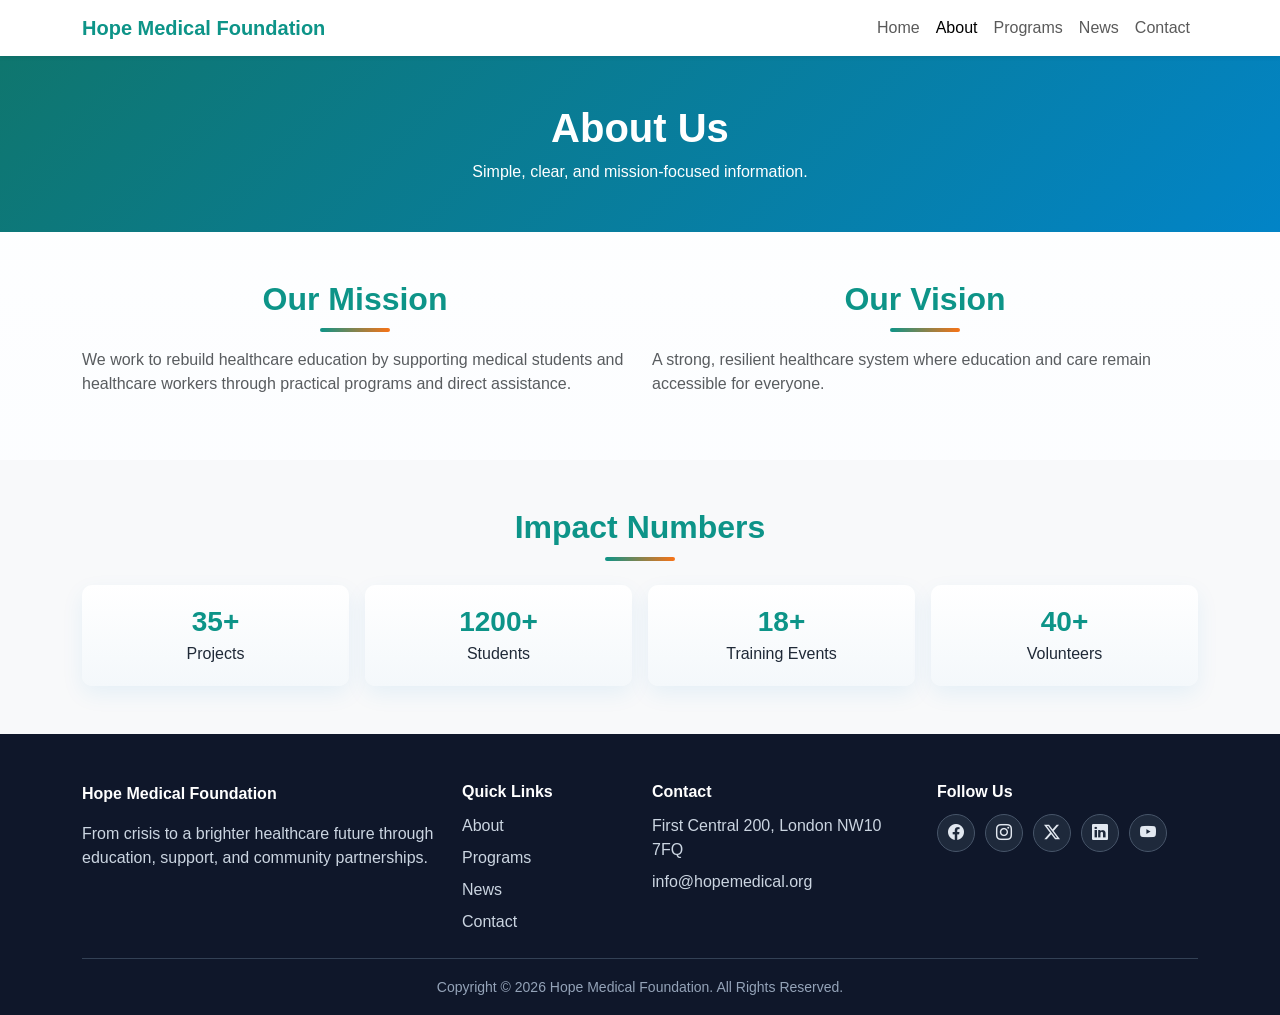
==== about.html @ b7c658e2 "first version" ====
<!doctype html>
<html lang="en">
  <head>
    <meta charset="UTF-8" />
    <meta name="viewport" content="width=device-width, initial-scale=1.0" />
    <title>Hope Medical Foundation | About</title>
    <link
      href="https://cdn.jsdelivr.net/npm/bootstrap@5.3.3/dist/css/bootstrap.min.css"
      rel="stylesheet"
    />
    <link
      rel="stylesheet"
      href="https://cdn.jsdelivr.net/npm/bootstrap-icons@1.11.3/font/bootstrap-icons.min.css"
    />
    <link rel="stylesheet" href="style.css" />
  </head>
  <body>
    <nav class="navbar navbar-expand-lg bg-white shadow-sm sticky-top">
      <div class="container">
        <a class="navbar-brand fw-bold" href="index.html">Hope Medical Foundation</a>
        <button
          class="navbar-toggler"
          type="button"
          data-bs-toggle="collapse"
          data-bs-target="#mainNav"
          aria-controls="mainNav"
          aria-expanded="false"
          aria-label="Toggle navigation"
        >
          <span class="navbar-toggler-icon"></span>
        </button>
        <div class="collapse navbar-collapse" id="mainNav">
          <ul class="navbar-nav ms-auto mb-2 mb-lg-0">
            <li class="nav-item"><a class="nav-link" href="index.html">Home</a></li>
            <li class="nav-item"><a class="nav-link active" href="about.html">About</a></li>
            <li class="nav-item"><a class="nav-link" href="programs.html">Programs</a></li>
            <li class="nav-item"><a class="nav-link" href="news.html">News</a></li>
            <li class="nav-item"><a class="nav-link" href="contact.html">Contact</a></li>
          </ul>
        </div>
      </div>
    </nav>

    <header class="page-header py-5 text-white">
      <div class="container text-center">
        <h1 class="fw-bold mb-2">About Us</h1>
        <p class="mb-0">Simple, clear, and mission-focused information.</p>
      </div>
    </header>

    <section class="py-5">
      <div class="container">
        <div class="row g-4">
          <div class="col-lg-6">
            <h2 class="section-title mb-3">Our Mission</h2>
            <p class="text-muted">
              We work to rebuild healthcare education by supporting medical students
              and healthcare workers through practical programs and direct assistance.
            </p>
          </div>
          <div class="col-lg-6">
            <h2 class="section-title mb-3">Our Vision</h2>
            <p class="text-muted">
              A strong, resilient healthcare system where education and care remain
              accessible for everyone.
            </p>
          </div>
        </div>
      </div>
    </section>

    <section class="py-5 bg-light">
      <div class="container">
        <h2 class="section-title text-center mb-4">Impact Numbers</h2>
        <div class="row g-3">
          <div class="col-6 col-md-3">
            <div class="stat-box text-center">
              <h3 class="mb-1">35+</h3>
              <p class="mb-0">Projects</p>
            </div>
          </div>
          <div class="col-6 col-md-3">
            <div class="stat-box text-center">
              <h3 class="mb-1">1200+</h3>
              <p class="mb-0">Students</p>
            </div>
          </div>
          <div class="col-6 col-md-3">
            <div class="stat-box text-center">
              <h3 class="mb-1">18+</h3>
              <p class="mb-0">Training Events</p>
            </div>
          </div>
          <div class="col-6 col-md-3">
            <div class="stat-box text-center">
              <h3 class="mb-1">40+</h3>
              <p class="mb-0">Volunteers</p>
            </div>
          </div>
        </div>
      </div>
    </section>

    <footer class="site-footer pt-5 pb-3">
      <div class="container">
        <div class="row g-4">
          <div class="col-lg-4">
            <a class="footer-brand d-inline-block mb-3" href="index.html">Hope Medical Foundation</a>
            <p class="footer-text mb-0">
              From crisis to a brighter healthcare future through education, support,
              and community partnerships.
            </p>
          </div>
          <div class="col-6 col-lg-2">
            <h6 class="footer-title">Quick Links</h6>
            <div class="d-flex flex-column gap-2 footer-links">
              <a href="about.html">About</a>
              <a href="programs.html">Programs</a>
              <a href="news.html">News</a>
              <a href="contact.html">Contact</a>
            </div>
          </div>
          <div class="col-6 col-lg-3">
            <h6 class="footer-title">Contact</h6>
            <p class="footer-text mb-2">First Central 200, London NW10 7FQ</p>
            <p class="footer-text mb-0">info@hopemedical.org</p>
          </div>
          <div class="col-lg-3">
            <h6 class="footer-title">Follow Us</h6>
            <div class="social-links">
              <a class="social-icon" href="#" target="_blank" rel="noopener noreferrer" aria-label="Facebook"><i class="bi bi-facebook"></i></a>
              <a class="social-icon" href="#" target="_blank" rel="noopener noreferrer" aria-label="Instagram"><i class="bi bi-instagram"></i></a>
              <a class="social-icon" href="#" target="_blank" rel="noopener noreferrer" aria-label="Twitter X"><i class="bi bi-twitter-x"></i></a>
              <a class="social-icon" href="#" target="_blank" rel="noopener noreferrer" aria-label="LinkedIn"><i class="bi bi-linkedin"></i></a>
              <a class="social-icon" href="#" target="_blank" rel="noopener noreferrer" aria-label="YouTube"><i class="bi bi-youtube"></i></a>
            </div>
          </div>
        </div>
        <div class="footer-bottom mt-4 pt-3 text-center">
          <small>Copyright © 2026 Hope Medical Foundation. All Rights Reserved.</small>
        </div>
      </div>
    </footer>

    <script src="https://cdn.jsdelivr.net/npm/bootstrap@5.3.3/dist/js/bootstrap.bundle.min.js"></script>
    <script src="script.js"></script>
  </body>
</html>
---- style.css ----
:root {
  --primary-color: #0d9488;
  --secondary-color: #06b6d4;
  --accent-color: #f97316;
  --bg-soft: #f4f8fb;
  --text-dark: #1f2937;
}

body {
  font-family: Arial, sans-serif;
  color: var(--text-dark);
  background: linear-gradient(180deg, #ffffff 0%, #f8fbff 100%);
}

.page-header {
  background: linear-gradient(135deg, #0f766e, #0284c7);
}

.navbar-brand {
  color: var(--primary-color) !important;
}

.hero-section {
  min-height: 70vh;
  background: linear-gradient(135deg, var(--primary-color), var(--secondary-color));
  padding: 90px 0;
}

.hero-carousel .carousel-item img {
  height: 78vh;
  object-fit: cover;
  filter: brightness(0.5) saturate(1.1);
}

.hero-overlay {
  bottom: 50%;
  transform: translateY(50%);
  animation: fadeUp 0.9s ease;
}

.logo {
  width: 200px;
  height: 150px;
  /* border-radius: 100%; */
  padding: 10px;
}

.small-title {
  text-transform: uppercase;
  letter-spacing: 1px;
  font-weight: 700;
  opacity: 0.9;
}

.hero-text {
  max-width: 700px;
}

.section-title {
  color: var(--primary-color);
  font-weight: 700;
  position: relative;
  text-align: center;
}

.section-title::after {
  content: "";
  display: block;
  width: 70px;
  height: 4px;
  border-radius: 4px;
  margin: 10px auto 0;
  background: linear-gradient(90deg, var(--primary-color), var(--accent-color));
}

.stat-box {
  background: linear-gradient(180deg, #ffffff, var(--bg-soft));
  border-radius: 10px;
  padding: 20px 10px;
  box-shadow: 0 8px 22px rgba(2, 132, 199, 0.08);
  transition: transform 0.25s ease, box-shadow 0.25s ease;
}

.stat-box:hover {
  transform: translateY(-4px);
  box-shadow: 0 16px 28px rgba(2, 132, 199, 0.18);
}

.stat-box h3 {
  color: var(--primary-color);
  font-weight: 700;
}

.news-box {
  background: #fff;
  border: 1px solid #e5e7eb;
  border-radius: 10px;
  padding: 20px;
  transition: transform 0.25s ease, box-shadow 0.25s ease;
}

.news-box:hover {
  transform: translateY(-5px);
  box-shadow: 0 14px 24px rgba(15, 118, 110, 0.15);
}

.news-box h6 {
  color: var(--primary-color);
}

.partner-box {
  background: #fff;
  border: 1px dashed #94a3b8;
  border-radius: 8px;
  padding: 24px 12px;
  color: #64748b;
  font-weight: 700;
  transition: all 0.25s ease;
}

.partner-box:hover {
  background: #f8fafc;
  border-color: var(--secondary-color);
  color: #0f172a;
}

.cta-section {
  background: linear-gradient(135deg, #2563eb, #7c3aed);
}

.btn-primary {
  background: linear-gradient(135deg, var(--primary-color), #0e7490);
  border: none;
  box-shadow: 0 8px 16px rgba(13, 148, 136, 0.25);
  transition: all 0.25s ease;
}

.btn-primary:hover {
  transform: translateY(-2px);
  box-shadow: 0 12px 22px rgba(13, 148, 136, 0.35);
  background: linear-gradient(135deg, #0f766e, #0369a1);
}

.site-footer {
  background-color: #0f172a;
}

.footer-brand {
  color: #ffffff;
  font-weight: 700;
  text-decoration: none;
}

.footer-text {
  color: #cbd5e1;
}

.footer-title {
  color: #ffffff;
  font-weight: 700;
  margin-bottom: 12px;
}

.footer-links a,
.social-links a {
  color: #cbd5e1;
  text-decoration: none;
}

.footer-links a:hover,
.social-links a:hover {
  color: #ffffff;
}

.social-links {
  display: flex;
  gap: 10px;
  flex-wrap: wrap;
}

.social-icon {
  width: 38px;
  height: 38px;
  border-radius: 50%;
  display: inline-flex;
  align-items: center;
  justify-content: center;
  border: 1px solid #475569;
  background: #1e293b;
  color: #e2e8f0 !important;
  transition: all 0.25s ease;
}

.social-icon:hover {
  border-color: var(--secondary-color);
  background: linear-gradient(135deg, var(--primary-color), var(--secondary-color));
  color: #ffffff !important;
  transform: translateY(-2px);
}

.footer-bottom {
  border-top: 1px solid #334155;
  color: #94a3b8;
}

.card {
  transition: transform 0.25s ease, box-shadow 0.25s ease;
}

.card:hover {
  transform: translateY(-5px);
  box-shadow: 0 18px 28px rgba(2, 132, 199, 0.14) !important;
}

.reveal {
  opacity: 0;
  transform: translateY(22px);
  transition: opacity 0.6s ease, transform 0.6s ease;
}

.reveal.visible {
  opacity: 1;
  transform: translateY(0);
}

@keyframes fadeUp {
  from {
    opacity: 0;
    transform: translateY(55%);
  }
  to {
    opacity: 1;
    transform: translateY(50%);
  }
}

@media (max-width: 768px) {
  .hero-carousel .carousel-item img {
    height: 65vh;
  }

  .hero-overlay {
    bottom: 45%;
  }
}
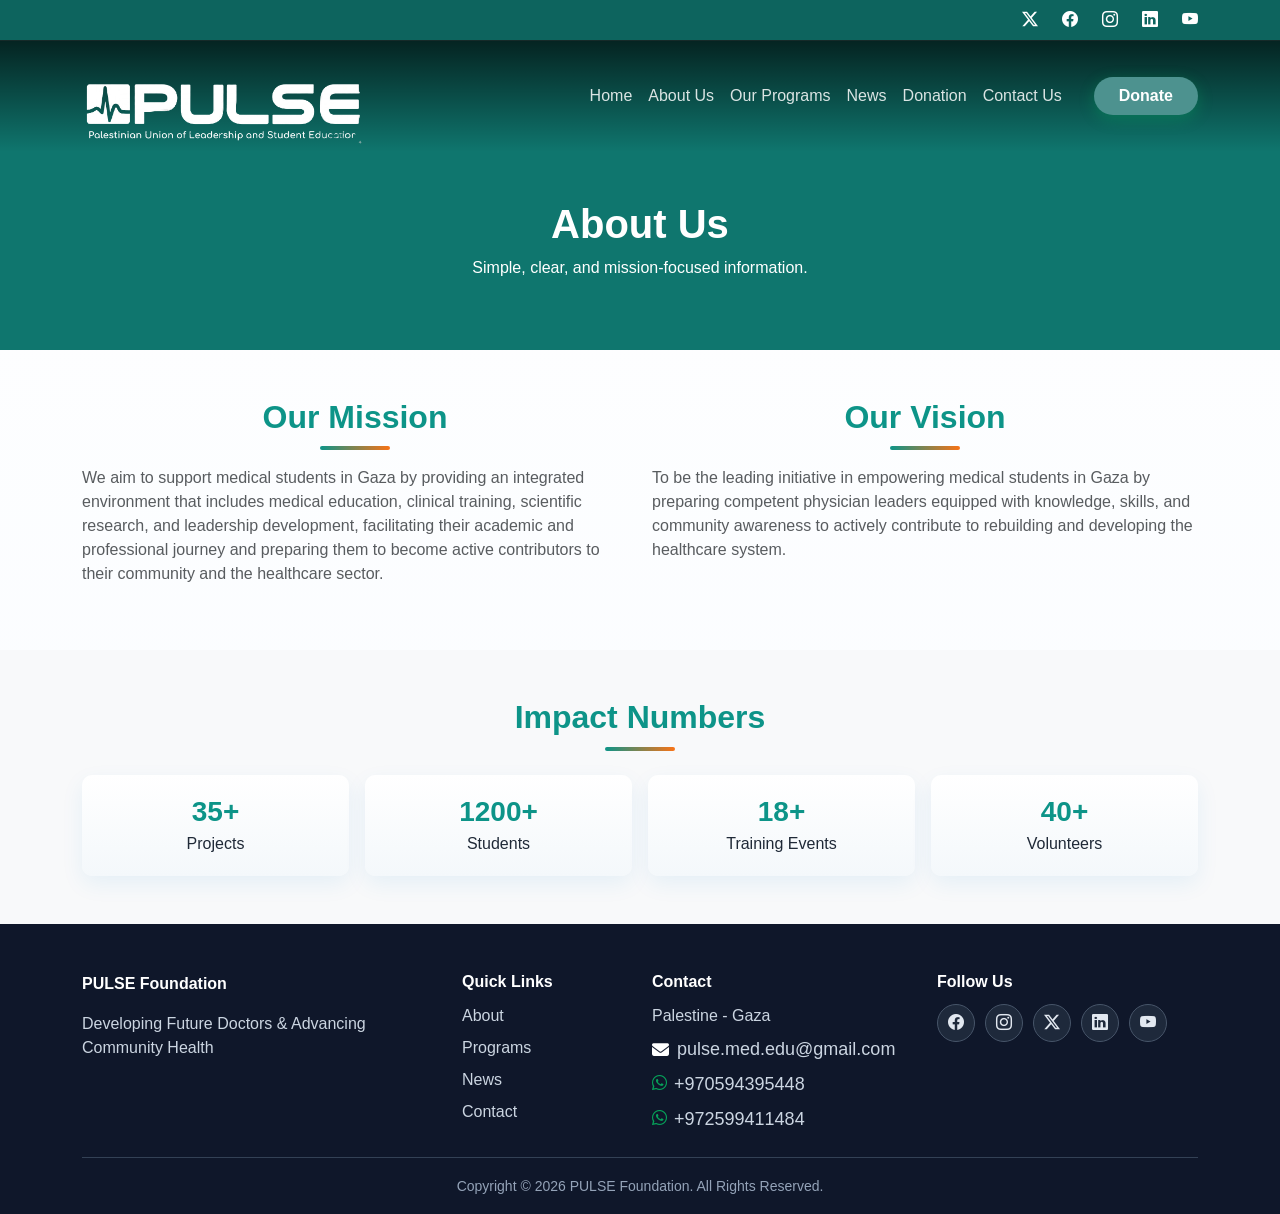
==== commit 4a019832: "general edit" ====
--- a/about.html
+++ b/about.html
@@ -1,148 +1,187 @@
 <!doctype html>
 <html lang="en">
-  <head>
-    <meta charset="UTF-8" />
-    <meta name="viewport" content="width=device-width, initial-scale=1.0" />
-    <title>Hope Medical Foundation | About</title>
-    <link
-      href="https://cdn.jsdelivr.net/npm/bootstrap@5.3.3/dist/css/bootstrap.min.css"
-      rel="stylesheet"
-    />
-    <link
-      rel="stylesheet"
-      href="https://cdn.jsdelivr.net/npm/bootstrap-icons@1.11.3/font/bootstrap-icons.min.css"
-    />
-    <link rel="stylesheet" href="style.css" />
-  </head>
-  <body>
-    <nav class="navbar navbar-expand-lg bg-white shadow-sm sticky-top">
-      <div class="container">
-        <a class="navbar-brand fw-bold" href="index.html">Hope Medical Foundation</a>
-        <button
-          class="navbar-toggler"
-          type="button"
-          data-bs-toggle="collapse"
-          data-bs-target="#mainNav"
-          aria-controls="mainNav"
-          aria-expanded="false"
-          aria-label="Toggle navigation"
-        >
-          <span class="navbar-toggler-icon"></span>
-        </button>
-        <div class="collapse navbar-collapse" id="mainNav">
-          <ul class="navbar-nav ms-auto mb-2 mb-lg-0">
-            <li class="nav-item"><a class="nav-link" href="index.html">Home</a></li>
-            <li class="nav-item"><a class="nav-link active" href="about.html">About</a></li>
-            <li class="nav-item"><a class="nav-link" href="programs.html">Programs</a></li>
-            <li class="nav-item"><a class="nav-link" href="news.html">News</a></li>
-            <li class="nav-item"><a class="nav-link" href="contact.html">Contact</a></li>
-          </ul>
+
+<head>
+  <meta charset="UTF-8" />
+  <meta name="viewport" content="width=device-width, initial-scale=1.0" />
+  <title>PULSE Foundation | About Us</title>
+  <link href="https://cdn.jsdelivr.net/npm/bootstrap@5.3.3/dist/css/bootstrap.min.css" rel="stylesheet" />
+  <link rel="stylesheet" href="https://cdn.jsdelivr.net/npm/bootstrap-icons@1.11.3/font/bootstrap-icons.min.css" />
+  <link rel="stylesheet" href="style.css" />
+  <link rel="stylesheet" href="https://cdnjs.cloudflare.com/ajax/libs/font-awesome/6.5.1/css/all.min.css">
+</head>
+
+<body>
+
+  <div class="top-bar position-absolute w-100 z-3 py-2 px-4 border-bottom border-light border-opacity-25"
+    style="top: 0; background: rgba(0,0,0,0.15);">
+    <div class="container d-flex justify-content-end">
+      <a href="#" class="text-white text-decoration-none ms-4"><i class="bi bi-twitter-x"></i></a>
+      <a href="#" class="text-white text-decoration-none ms-4"><i class="bi bi-facebook"></i></a>
+      <a href="https://www.instagram.com/pulse_committee?igsh=MXJ5bHluN2hwMnlrMA==" 
+        target="_blank" rel="noopener noreferrer" 
+        class="text-white text-decoration-none ms-4">
+        <i class="bi bi-instagram"></i>
+      </a>
+      <a href="#" class="text-white text-decoration-none ms-4"><i class="bi bi-linkedin"></i></a>
+      <a href="#" class="text-white text-decoration-none ms-4"><i class="bi bi-youtube"></i></a>
+    </div>
+  </div>
+
+  <nav class="navbar navbar-dark navbar-expand-lg bg-transparent position-absolute w-100 z-3 py-3" style="top: 40px;">
+    <div class="container">
+      <a href="index.html" class="logo"><img src="images/logo-white.png" alt="PULSE Logo" class="logo"></a>
+      <button class="navbar-toggler" type="button" data-bs-toggle="collapse" data-bs-target="#mainNav"
+        aria-controls="mainNav" aria-expanded="false" aria-label="Toggle navigation">
+        <span class="navbar-toggler-icon"></span>
+      </button>
+      <div class="collapse navbar-collapse" id="mainNav">
+        <ul class="navbar-nav ms-auto mb-2 mb-lg-0">
+          <li class="nav-item"><a class="nav-link active" href="index.html">Home</a></li>
+          <li class="nav-item"><a class="nav-link" href="about.html">About Us</a></li>
+          <li class="nav-item"><a class="nav-link" href="programs.html">Our Programs</a></li>
+          <li class="nav-item"><a class="nav-link" href="news.html">News</a></li>
+          <li class="nav-item"><a class="nav-link" href="donate.html">Donation</a></li>
+          <li class="nav-item"><a class="nav-link" href="contact.html">Contact Us</a></li>
+        </ul>
+        <a style="background-color: #4D928F;" class="btn btn-custom-green ms-lg-4 px-4 fw-bold" href="donate.html">Donate</a>
+      </div>
+    </div>
+  </nav>
+
+  <header class="page-header text-white" style="padding-top: 200px; height: 350px;">
+    <div class="container text-center">
+      <h1 class="fw-bold mb-2">About Us</h1>
+      <p class="mb-0">Simple, clear, and mission-focused information.</p>
+    </div>
+  </header>
+
+  <section class="py-5">
+    <div class="container">
+      <div class="row g-4">
+        <div class="col-lg-6">
+          <h2 class="section-title mb-3">Our Mission</h2>
+          <p class="text-muted">
+            We aim to support medical students in Gaza by providing an integrated environment
+            that includes medical education, clinical training, scientific research,
+            and leadership development, facilitating their academic and professional journey
+            and preparing them to become active contributors to their community and the healthcare
+            sector.
+          </p>
+        </div>
+        <div class="col-lg-6">
+          <h2 class="section-title mb-3">Our Vision</h2>
+          <p class="text-muted">
+            To be the leading initiative in empowering medical students in Gaza
+            by preparing competent physician leaders equipped with knowledge,
+            skills, and community awareness to actively contribute to rebuilding
+            and developing the healthcare system.
+          </p>
         </div>
       </div>
-    </nav>
+    </div>
+  </section>
 
-    <header class="page-header py-5 text-white">
-      <div class="container text-center">
-        <h1 class="fw-bold mb-2">About Us</h1>
-        <p class="mb-0">Simple, clear, and mission-focused information.</p>
-      </div>
-    </header>
-
-    <section class="py-5">
-      <div class="container">
-        <div class="row g-4">
-          <div class="col-lg-6">
-            <h2 class="section-title mb-3">Our Mission</h2>
-            <p class="text-muted">
-              We work to rebuild healthcare education by supporting medical students
-              and healthcare workers through practical programs and direct assistance.
-            </p>
+  <section class="py-5 bg-light">
+    <div class="container">
+      <h2 class="section-title text-center mb-4">Impact Numbers</h2>
+      <div class="row g-3">
+        <div class="col-6 col-md-3">
+          <div class="stat-box text-center">
+            <h3 class="mb-1">35+</h3>
+            <p class="mb-0">Projects</p>
           </div>
-          <div class="col-lg-6">
-            <h2 class="section-title mb-3">Our Vision</h2>
-            <p class="text-muted">
-              A strong, resilient healthcare system where education and care remain
-              accessible for everyone.
-            </p>
+        </div>
+        <div class="col-6 col-md-3">
+          <div class="stat-box text-center">
+            <h3 class="mb-1">1200+</h3>
+            <p class="mb-0">Students</p>
+          </div>
+        </div>
+        <div class="col-6 col-md-3">
+          <div class="stat-box text-center">
+            <h3 class="mb-1">18+</h3>
+            <p class="mb-0">Training Events</p>
+          </div>
+        </div>
+        <div class="col-6 col-md-3">
+          <div class="stat-box text-center">
+            <h3 class="mb-1">40+</h3>
+            <p class="mb-0">Volunteers</p>
           </div>
         </div>
       </div>
-    </section>
+    </div>
+  </section>
 
-    <section class="py-5 bg-light">
-      <div class="container">
-        <h2 class="section-title text-center mb-4">Impact Numbers</h2>
-        <div class="row g-3">
-          <div class="col-6 col-md-3">
-            <div class="stat-box text-center">
-              <h3 class="mb-1">35+</h3>
-              <p class="mb-0">Projects</p>
-            </div>
+  <footer class="site-footer pt-5 pb-3">
+    <div class="container">
+      <div class="row g-4">
+        <div class="col-lg-4">
+          <a class="footer-brand d-inline-block mb-3" href="index.html">PULSE Foundation</a>
+          <p class="footer-text mb-0">
+            Developing Future Doctors & Advancing Community Health
+          </p>
+        </div>
+        <div class="col-6 col-lg-2">
+          <h6 class="footer-title">Quick Links</h6>
+          <div class="d-flex flex-column gap-2 footer-links">
+            <a href="about.html">About</a>
+            <a href="programs.html">Programs</a>
+            <a href="news.html">News</a>
+            <a href="contact.html">Contact</a>
           </div>
-          <div class="col-6 col-md-3">
-            <div class="stat-box text-center">
-              <h3 class="mb-1">1200+</h3>
-              <p class="mb-0">Students</p>
-            </div>
-          </div>
-          <div class="col-6 col-md-3">
-            <div class="stat-box text-center">
-              <h3 class="mb-1">18+</h3>
-              <p class="mb-0">Training Events</p>
-            </div>
-          </div>
-          <div class="col-6 col-md-3">
-            <div class="stat-box text-center">
-              <h3 class="mb-1">40+</h3>
-              <p class="mb-0">Volunteers</p>
-            </div>
+        </div>
+        <div class="col-6 col-lg-3">
+          <h6 class="footer-title">Contact</h6>
+          <p class="footer-text mb-2">Palestine - Gaza</p>
+
+          <a class="text-white text-decoration-none d-flex mt-2" 
+            href="mailto:pulse.med.edu@gmail.com" 
+            rel="noopener noreferrer" 
+            target="_blank" 
+            title="Contact Us On Gmail" >
+            <i class="fa-solid fa-envelope me-2 email-icon"></i>
+            <p class="footer-text mb-0" style="font-size: 18px;">pulse.med.edu@gmail.com</p>
+          </a>
+
+          <a href="https://wa.me/970590009705943954480000" rel="noopener noreferrer" target="_blank"
+            class="text-white text-decoration-none d-flex mt-2" title="Contact Us On WhatsApp">
+            <i class="fa-brands fa-whatsapp whatsapp-icon"></i>
+            <p class="footer-text mb-0" style="font-size: 18px;">+970594395448</p>
+          </a>
+
+          <a href="https://wa.me/972599411484" rel="noopener noreferrer" target="_blank"
+            class="text-white text-decoration-none d-flex mt-2" title="Contact Us On WhatsApp">
+            <i class="fa-brands fa-whatsapp whatsapp-icon"></i>
+            <p class="footer-text mb-0" style="font-size: 18px;">+972599411484</p>
+          </a>
+        </div>
+        <div class="col-lg-3">
+          <h6 class="footer-title">Follow Us</h6>
+          <div class="social-links">
+            <a class="social-icon Facebook-icon" href="#" target="_blank" rel="noopener noreferrer"
+              aria-label="Facebook"><i class="bi bi-facebook"></i></a>
+            <a class="social-icon Instagram-icon"
+              href="https://www.instagram.com/pulse_committee?igsh=MXJ5bHluN2hwMnlrMA==" target="_blank"
+              rel="noopener noreferrer" aria-label="Instagram"><i class="bi bi-instagram"></i></a>
+            <a class="social-icon Twitter-icon" href="#" target="_blank" rel="noopener noreferrer"
+              aria-label="Twitter X"><i class="bi bi-twitter-x"></i></a>
+            <a class="social-icon LinkedIn-icon" href="#" target="_blank" rel="noopener noreferrer"
+              aria-label="LinkedIn"><i class="bi bi-linkedin"></i></a>
+            <a class="social-icon YouTube-icon" href="#" target="_blank" rel="noopener noreferrer"
+              aria-label="YouTube"><i class="bi bi-youtube"></i></a>
           </div>
         </div>
       </div>
-    </section>
+      <div class="footer-bottom mt-4 pt-3 text-center">
+        <small>Copyright © 2026 PULSE Foundation. All Rights Reserved.</small>
+      </div>
+    </div>
+  </footer>
 
-    <footer class="site-footer pt-5 pb-3">
-      <div class="container">
-        <div class="row g-4">
-          <div class="col-lg-4">
-            <a class="footer-brand d-inline-block mb-3" href="index.html">Hope Medical Foundation</a>
-            <p class="footer-text mb-0">
-              From crisis to a brighter healthcare future through education, support,
-              and community partnerships.
-            </p>
-          </div>
-          <div class="col-6 col-lg-2">
-            <h6 class="footer-title">Quick Links</h6>
-            <div class="d-flex flex-column gap-2 footer-links">
-              <a href="about.html">About</a>
-              <a href="programs.html">Programs</a>
-              <a href="news.html">News</a>
-              <a href="contact.html">Contact</a>
-            </div>
-          </div>
-          <div class="col-6 col-lg-3">
-            <h6 class="footer-title">Contact</h6>
-            <p class="footer-text mb-2">First Central 200, London NW10 7FQ</p>
-            <p class="footer-text mb-0">info@hopemedical.org</p>
-          </div>
-          <div class="col-lg-3">
-            <h6 class="footer-title">Follow Us</h6>
-            <div class="social-links">
-              <a class="social-icon" href="#" target="_blank" rel="noopener noreferrer" aria-label="Facebook"><i class="bi bi-facebook"></i></a>
-              <a class="social-icon" href="#" target="_blank" rel="noopener noreferrer" aria-label="Instagram"><i class="bi bi-instagram"></i></a>
-              <a class="social-icon" href="#" target="_blank" rel="noopener noreferrer" aria-label="Twitter X"><i class="bi bi-twitter-x"></i></a>
-              <a class="social-icon" href="#" target="_blank" rel="noopener noreferrer" aria-label="LinkedIn"><i class="bi bi-linkedin"></i></a>
-              <a class="social-icon" href="#" target="_blank" rel="noopener noreferrer" aria-label="YouTube"><i class="bi bi-youtube"></i></a>
-            </div>
-          </div>
-        </div>
-        <div class="footer-bottom mt-4 pt-3 text-center">
-          <small>Copyright © 2026 Hope Medical Foundation. All Rights Reserved.</small>
-        </div>
-      </div>
-    </footer>
+  <script src="https://cdn.jsdelivr.net/npm/bootstrap@5.3.3/dist/js/bootstrap.bundle.min.js"></script>
+  <script src="script.js"></script>
+</body>
 
-    <script src="https://cdn.jsdelivr.net/npm/bootstrap@5.3.3/dist/js/bootstrap.bundle.min.js"></script>
-    <script src="script.js"></script>
-  </body>
-</html>
+</html>
--- a/style.css
+++ b/style.css
@@ -13,7 +13,8 @@
 }
 
 .page-header {
-  background: linear-gradient(135deg, #0f766e, #0284c7);
+  background: #0f766e;
+  /* background: linear-gradient(135deg, #0f766e, #0284c7); */
 }
 
 .navbar-brand {
@@ -22,7 +23,11 @@
 
 .hero-section {
   min-height: 70vh;
-  background: linear-gradient(135deg, var(--primary-color), var(--secondary-color));
+  background: linear-gradient(
+    135deg,
+    var(--primary-color),
+    var(--secondary-color)
+  );
   padding: 90px 0;
 }
 
@@ -39,10 +44,30 @@
 }
 
 .logo {
-  width: 200px;
-  height: 150px;
-  /* border-radius: 100%; */
-  padding: 10px;
+  padding-top: 10px;
+  height: 80px;
+  width: auto;
+  object-fit: contain;
+}
+
+.navbar.bg-transparent {
+  background: linear-gradient(
+    to bottom,
+    rgba(0, 0, 0, 0.7) 0%,
+    rgba(0, 0, 0, 0) 100%
+  ) !important;
+}
+
+/* تحسين مظهر الروابط عند تمرير الماوس */
+.navbar-dark .navbar-nav .nav-link {
+  color: rgba(255, 255, 255, 0.85);
+  font-weight: 500;
+  transition: 0.3s ease;
+}
+
+.navbar-dark .navbar-nav .nav-link:hover {
+  color: #ffffff;
+  transform: translateY(-1px);
 }
 
 .small-title {
@@ -78,7 +103,9 @@
   border-radius: 10px;
   padding: 20px 10px;
   box-shadow: 0 8px 22px rgba(2, 132, 199, 0.08);
-  transition: transform 0.25s ease, box-shadow 0.25s ease;
+  transition:
+    transform 0.25s ease,
+    box-shadow 0.25s ease;
 }
 
 .stat-box:hover {
@@ -96,7 +123,9 @@
   border: 1px solid #e5e7eb;
   border-radius: 10px;
   padding: 20px;
-  transition: transform 0.25s ease, box-shadow 0.25s ease;
+  transition:
+    transform 0.25s ease,
+    box-shadow 0.25s ease;
 }
 
 .news-box:hover {
@@ -192,10 +221,25 @@
 }
 
 .social-icon:hover {
-  border-color: var(--secondary-color);
-  background: linear-gradient(135deg, var(--primary-color), var(--secondary-color));
-  color: #ffffff !important;
+  /* border-color: var(--secondary-color); */
+  /* background: linear-gradient(135deg, var(--primary-color), var(--secondary-color)); */
   transform: translateY(-2px);
+  color: #fff;
+}
+.Facebook-icon:hover {
+  background-color: #0703ffbb;
+}
+.Instagram-icon:hover {
+  background-color: #f73737;
+}
+.Twitter-icon:hover {
+  background-color: #000000;
+}
+.LinkedIn-icon:hover {
+  background-color: #3d41ff;
+}
+.YouTube-icon:hover {
+  background-color: #d60202;
 }
 
 .footer-bottom {
@@ -204,7 +248,9 @@
 }
 
 .card {
-  transition: transform 0.25s ease, box-shadow 0.25s ease;
+  transition:
+    transform 0.25s ease,
+    box-shadow 0.25s ease;
 }
 
 .card:hover {
@@ -215,7 +261,9 @@
 .reveal {
   opacity: 0;
   transform: translateY(22px);
-  transition: opacity 0.6s ease, transform 0.6s ease;
+  transition:
+    opacity 0.6s ease,
+    transform 0.6s ease;
 }
 
 .reveal.visible {
@@ -243,3 +291,151 @@
     bottom: 45%;
   }
 }
+
+/* زر التبرع الأخضر المميز */
+.btn-custom-green {
+  background-color: #00b862;
+  color: white !important;
+  border-radius: 25px;
+  transition: all 0.3s ease;
+  box-shadow: 0 4px 15px rgba(0, 184, 98, 0.3);
+}
+
+.btn-custom-green:hover {
+  background-color: #009a52;
+  transform: translateY(-2px);
+  box-shadow: 0 6px 20px rgba(0, 184, 98, 0.4);
+}
+
+/* تنسيق فيديو الخلفية */
+.object-fit-cover {
+  object-fit: cover;
+}
+
+/* تعديل عناوين الأقسام لتكون على اليسار بدلاً من المنتصف في الصفحات الداخلية */
+.section-title.text-start::after {
+  margin: 10px 0 0 0; /* نقل الخط الزخرفي لليسار */
+}
+
+/* nav bar in small device */
+/* تنسيقات النافبار للشاشات الصغيرة والمتوسطة (الموبايل والتابلت) */
+@media (max-width: 991.98px) {
+  .navbar-collapse {
+    /* إضافة خلفية داكنة بشفافية بسيطة لفصل القائمة عن الصورة */
+    background-color: rgba(
+      31,
+      41,
+      55,
+      0.95
+    ); /* يعادل var(--text-dark) تقريباً */
+
+    /* إضافة تأثير الضبابية (Glassmorphism) للمسة عصرية */
+    backdrop-filter: blur(10px);
+    -webkit-backdrop-filter: blur(10px);
+
+    /* تحسين المساحات والزوايا */
+    padding: 1.5rem;
+    margin-top: 15px;
+    border-radius: 12px;
+    box-shadow: 0 8px 32px rgba(0, 0, 0, 0.3);
+  }
+
+  /* توسيط الروابط وإضافة مسافة بينها لسهولة النقر */
+  .navbar-nav .nav-item {
+    text-align: center;
+    margin-bottom: 8px;
+    padding-bottom: 8px;
+    border-bottom: 1px solid rgba(255, 255, 255, 0.05); /* خط فاصل خفيف جداً */
+  }
+
+  /* إزالة الخط الفاصل من العنصر الأخير */
+  .navbar-nav .nav-item:last-child {
+    border-bottom: none;
+    margin-bottom: 0;
+    padding-bottom: 0;
+  }
+
+  /* جعل زر التبرع بعرض القائمة بالكامل (UX أفضل للموبايل) */
+  .navbar-collapse .btn-custom-green {
+    display: block;
+    width: 100%;
+    margin-top: 20px !important;
+    text-align: center;
+    margin-left: 0 !important; /* إلغاء الـ ms-lg-4 في الشاشات الصغيرة */
+  }
+}
+
+.whatsapp-icon {
+  animation-name: change;
+  animation-iteration-count: infinite;
+  color: #06a159;
+  animation-duration: 1s;
+  font-size: 17px;
+  margin-right: 7px;
+  padding-top: 3px;
+}
+@keyframes change {
+    0% {
+
+    }
+    50% {
+        color: #02f54b;
+        transform: scale(1.3);
+    }
+    100% {
+
+    }
+}
+
+.email-icon {
+  animation-name: change1;
+  animation-iteration-count: infinite;
+  color: #ffffff;
+  animation-duration: 1s;
+  font-size: 17px;
+  margin-right: 7px;
+  padding-top: 5px;
+}
+@keyframes change1 {
+    0% {
+
+    }
+    50% {
+        color: #a1a1a1;
+        transform: scale(1.3);
+    }
+    100% {
+
+    }
+}
+
+
+/* contact email style */
+.email-outline-btn {
+    color: #4D928F;
+    border: 2px solid #4D928F;
+    background-color: transparent;
+    font-weight: 600;
+    transition: all 0.3s ease;
+}
+
+.email-outline-btn:hover {
+    background-color: #4D928F;
+    color: #ffffff;
+    transform: translateY(-2px); /* ارتفاع الزر للأعلى قليلاً عند تمرير الماوس */
+    box-shadow: 0 4px 12px rgba(77, 146, 143, 0.2) !important;
+}
+
+/* Overlay For COMING SOON */
+
+/* .blur-overlay {
+    position: absolute;
+    top: 0;
+    left: 0;
+    width: 100%;
+    height: 100%;
+    background-color: rgba(0, 0, 0, 0.1); 
+    backdrop-filter: blur(5px); 
+    -webkit-backdrop-filter: blur(5px); 
+    z-index: 10; 
+} */
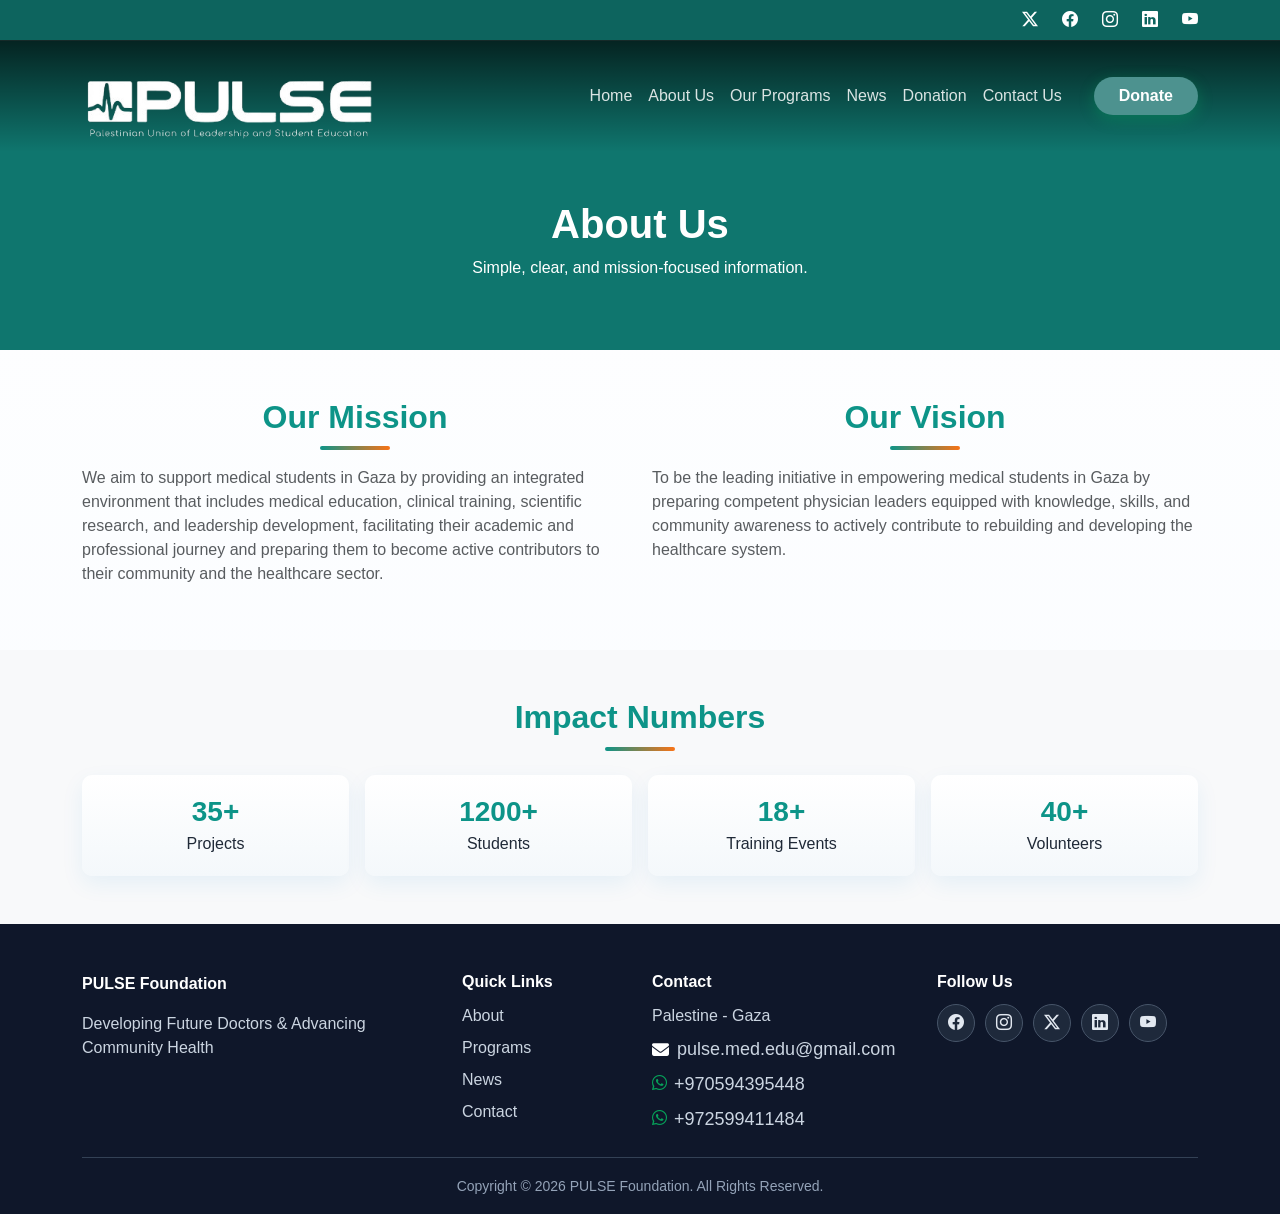
==== commit 95643723: "edit footer" ====
--- a/about.html
+++ b/about.html
@@ -123,7 +123,7 @@
             Developing Future Doctors & Advancing Community Health
           </p>
         </div>
-        <div class="col-6 col-lg-2">
+        <div class="col-4 col-lg-2">
           <h6 class="footer-title">Quick Links</h6>
           <div class="d-flex flex-column gap-2 footer-links">
             <a href="about.html">About</a>
@@ -132,7 +132,7 @@
             <a href="contact.html">Contact</a>
           </div>
         </div>
-        <div class="col-6 col-lg-3">
+        <div class="col-8 col-lg-3">
           <h6 class="footer-title">Contact</h6>
           <p class="footer-text mb-2">Palestine - Gaza</p>
 
@@ -145,7 +145,7 @@
             <p class="footer-text mb-0" style="font-size: 18px;">pulse.med.edu@gmail.com</p>
           </a>
 
-          <a href="https://wa.me/970590009705943954480000" rel="noopener noreferrer" target="_blank"
+          <a href="https://wa.me/970594395448" rel="noopener noreferrer" target="_blank"
             class="text-white text-decoration-none d-flex mt-2" title="Contact Us On WhatsApp">
             <i class="fa-brands fa-whatsapp whatsapp-icon"></i>
             <p class="footer-text mb-0" style="font-size: 18px;">+970594395448</p>
